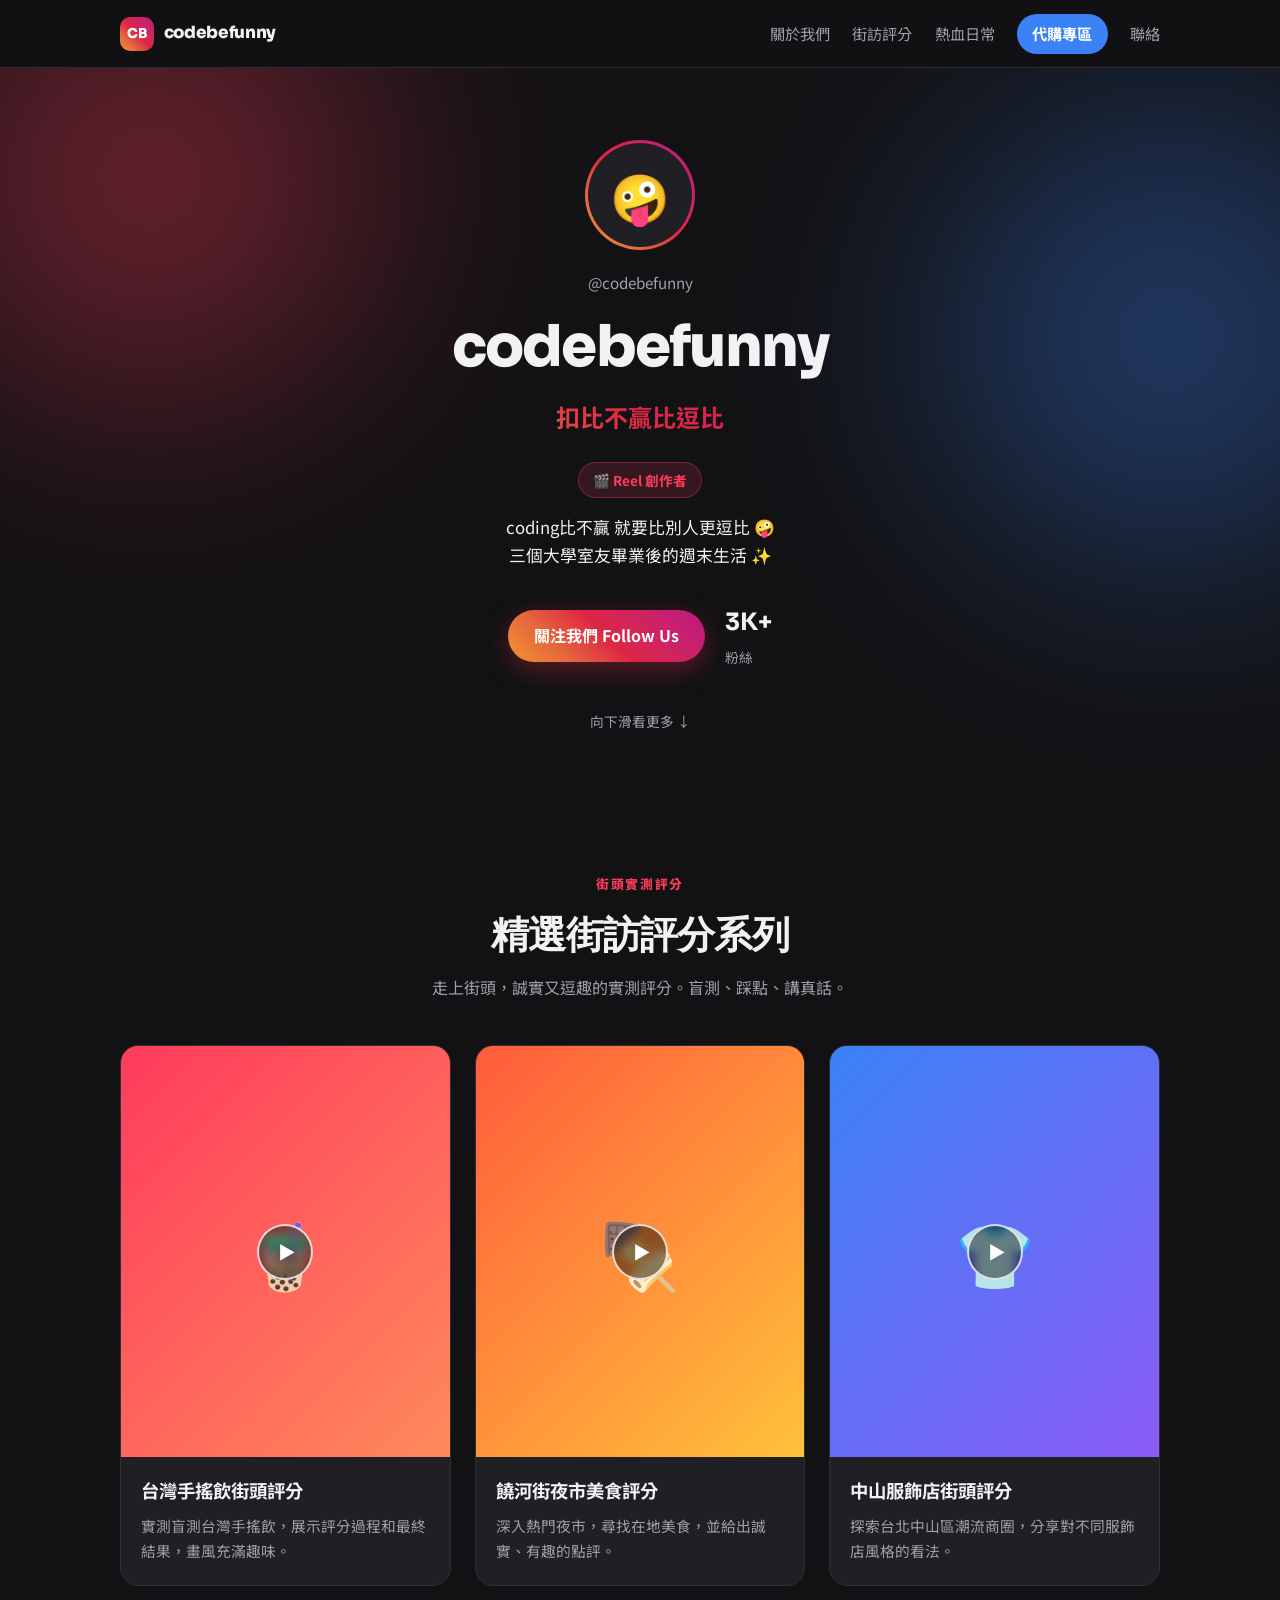
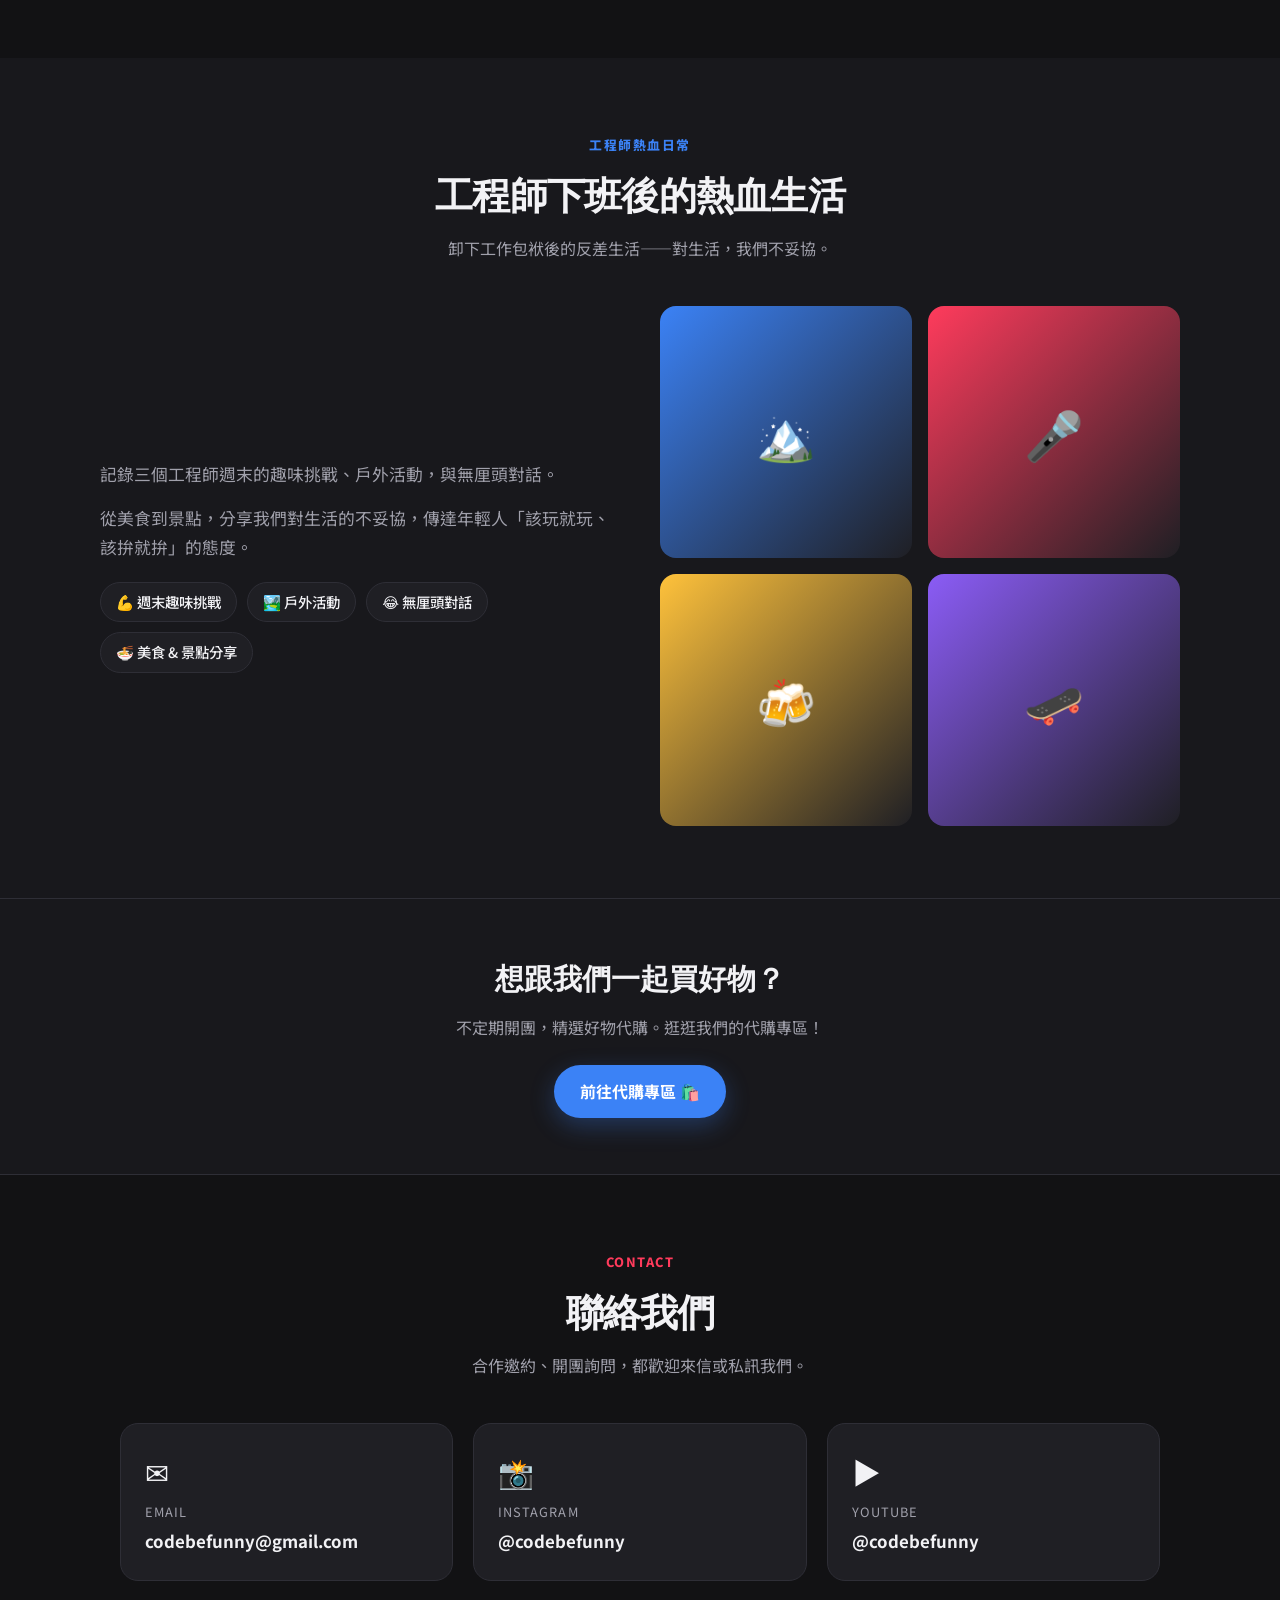
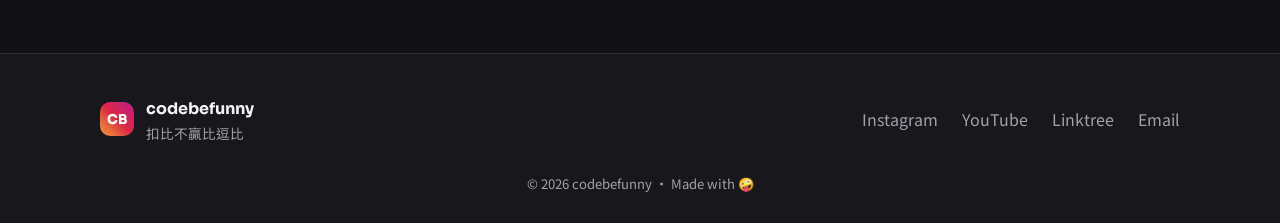
==== index.html @ e25e9ccb "Initial commit: codebefunny 粉專網站 - 首頁:Hero 介紹、街訪評分系列、工程師熱血日常、聯絡方式 - 代購專區頁 - Netlify 部署設定 (netlify.to" ====
<!DOCTYPE html>
<html lang="zh-Hant">
<head>
  <meta charset="UTF-8" />
  <meta name="viewport" content="width=device-width, initial-scale=1.0" />
  <title>codebefunny (@codebefunny) — 扣比不贏比逗比</title>
  <meta name="description" content="codebefunny — Reel 創作者。coding比不贏 就要比別人更逗比 🤪 三個大學室友畢業後的週末生活。街頭實測評分系列、工程師熱血日常。" />

  <!-- Open Graph / 社群分享預覽 -->
  <meta property="og:title" content="codebefunny (@codebefunny) — 扣比不贏比逗比" />
  <meta property="og:description" content="Reel 創作者｜coding比不贏 就要比別人更逗比 🤪" />
  <meta property="og:type" content="website" />

  <!-- 字體 -->
  <link rel="preconnect" href="https://fonts.googleapis.com" />
  <link rel="preconnect" href="https://fonts.gstatic.com" crossorigin />
  <link href="https://fonts.googleapis.com/css2?family=Noto+Sans+TC:wght@400;500;700;900&family=Sora:wght@400;600;700;800&display=swap" rel="stylesheet" />

  <link rel="stylesheet" href="assets/css/style.css" />
</head>
<body>

  <!-- ============ 導覽列 ============ -->
  <header class="nav" id="top">
    <div class="nav__inner">
      <a href="#top" class="nav__brand">
        <span class="nav__logo">CB</span>
        <span class="nav__name">codebefunny</span>
      </a>
      <nav class="nav__links" id="navLinks">
        <a href="#intro">關於我們</a>
        <a href="#reviews">街訪評分</a>
        <a href="#daily">熱血日常</a>
        <a href="daigou.html" class="nav__cta">代購專區</a>
        <a href="#contact">聯絡</a>
      </nav>
      <button class="nav__toggle" id="navToggle" aria-label="開啟選單">☰</button>
    </div>
  </header>

  <!-- ============ Hero / 頂部介紹 ============ -->
  <section class="hero" id="intro">
    <div class="hero__glow hero__glow--red"></div>
    <div class="hero__glow hero__glow--blue"></div>

    <div class="hero__inner">
      <div class="hero__avatar">
        <!-- 之後可替換為大頭貼：<img src="assets/img/avatar.jpg" alt="codebefunny"> -->
        <span>🤪</span>
      </div>

      <p class="hero__handle">@codebefunny</p>
      <h1 class="hero__title">codebefunny</h1>
      <p class="hero__slogan">扣比不贏比逗比</p>

      <div class="hero__bio">
        <span class="badge badge--red">🎬 Reel 創作者</span>
        <p class="hero__line">coding比不贏 就要比別人更逗比 🤪</p>
        <p class="hero__line">三個大學室友畢業後的週末生活 ✨</p>
      </div>

      <div class="hero__actions">
        <a class="btn btn--gradient" href="https://instagram.com/codebefunny" target="_blank" rel="noopener">
          關注我們 Follow Us
        </a>
        <div class="follower-count">
          <strong>3K+</strong>
          <span>粉絲</span>
        </div>
      </div>
    </div>

    <div class="hero__scroll">向下滑看更多 ↓</div>
  </section>

  <!-- ============ 街頭實測評分系列 ============ -->
  <section class="section" id="reviews">
    <div class="section__head">
      <span class="eyebrow eyebrow--red">街頭實測評分</span>
      <h2 class="section__title">精選街訪評分系列</h2>
      <p class="section__sub">走上街頭，誠實又逗趣的實測評分。盲測、踩點、講真話。</p>
    </div>

    <div class="cards">
      <!-- 卡片 1：手搖飲 -->
      <article class="card">
        <a class="card__thumb thumb--drink" href="https://instagram.com/codebefunny" target="_blank" rel="noopener">
          <!-- 替換縮圖：在此 div 加上 <img src="assets/img/review-drink.jpg" alt="..."> 並移除 emoji -->
          <span class="card__emoji">🧋</span>
          <span class="card__play" aria-hidden="true">▶</span>
        </a>
        <div class="card__body">
          <h3 class="card__title">台灣手搖飲街頭評分</h3>
          <p class="card__desc">實測盲測台灣手搖飲，展示評分過程和最終結果，畫風充滿趣味。</p>
        </div>
      </article>

      <!-- 卡片 2：夜市美食 -->
      <article class="card">
        <a class="card__thumb thumb--food" href="https://instagram.com/codebefunny" target="_blank" rel="noopener">
          <span class="card__emoji">🍢</span>
          <span class="card__play" aria-hidden="true">▶</span>
        </a>
        <div class="card__body">
          <h3 class="card__title">饒河街夜市美食評分</h3>
          <p class="card__desc">深入熱門夜市，尋找在地美食，並給出誠實、有趣的點評。</p>
        </div>
      </article>

      <!-- 卡片 3：服飾店 -->
      <article class="card">
        <a class="card__thumb thumb--fashion" href="https://instagram.com/codebefunny" target="_blank" rel="noopener">
          <span class="card__emoji">👕</span>
          <span class="card__play" aria-hidden="true">▶</span>
        </a>
        <div class="card__body">
          <h3 class="card__title">中山服飾店街頭評分</h3>
          <p class="card__desc">探索台北中山區潮流商圈，分享對不同服飾店風格的看法。</p>
        </div>
      </article>
    </div>
  </section>

  <!-- ============ 工程師熱血日常 ============ -->
  <section class="section section--alt" id="daily">
    <div class="section__head">
      <span class="eyebrow eyebrow--blue">工程師熱血日常</span>
      <h2 class="section__title">工程師下班後的熱血生活</h2>
      <p class="section__sub">卸下工作包袱後的反差生活——對生活，我們不妥協。</p>
    </div>

    <div class="daily">
      <div class="daily__text">
        <p>記錄三個工程師週末的趣味挑戰、戶外活動，與無厘頭對話。</p>
        <p>從美食到景點，分享我們對生活的不妥協，傳達年輕人「該玩就玩、該拚就拚」的態度。</p>
        <ul class="daily__tags">
          <li>💪 週末趣味挑戰</li>
          <li>🏞️ 戶外活動</li>
          <li>😂 無厘頭對話</li>
          <li>🍜 美食 &amp; 景點分享</li>
        </ul>
      </div>
      <div class="daily__grid">
        <div class="daily__tile t1"><span>🏔️</span></div>
        <div class="daily__tile t2"><span>🎤</span></div>
        <div class="daily__tile t3"><span>🍻</span></div>
        <div class="daily__tile t4"><span>🛹</span></div>
      </div>
    </div>
  </section>

  <!-- ============ 代購 CTA ============ -->
  <section class="promo">
    <div class="promo__inner">
      <h2>想跟我們一起買好物？</h2>
      <p>不定期開團，精選好物代購。逛逛我們的代購專區！</p>
      <a class="btn btn--blue" href="daigou.html">前往代購專區 🛍️</a>
    </div>
  </section>

  <!-- ============ 聯絡方式 ============ -->
  <section class="section" id="contact">
    <div class="section__head">
      <span class="eyebrow eyebrow--red">Contact</span>
      <h2 class="section__title">聯絡我們</h2>
      <p class="section__sub">合作邀約、開團詢問，都歡迎來信或私訊我們。</p>
    </div>

    <div class="contact">
      <a class="contact__item" href="mailto:codebefunny@gmail.com">
        <span class="contact__icon">✉️</span>
        <span class="contact__label">Email</span>
        <span class="contact__value">codebefunny@gmail.com</span>
      </a>
      <a class="contact__item" href="https://instagram.com/codebefunny" target="_blank" rel="noopener">
        <span class="contact__icon">📸</span>
        <span class="contact__label">Instagram</span>
        <span class="contact__value">@codebefunny</span>
      </a>
      <a class="contact__item" href="https://youtube.com/@codebefunny" target="_blank" rel="noopener">
        <span class="contact__icon">▶️</span>
        <span class="contact__label">YouTube</span>
        <span class="contact__value">@codebefunny</span>
      </a>
    </div>
  </section>

  <!-- ============ 頁尾 ============ -->
  <footer class="footer">
    <div class="footer__inner">
      <div class="footer__brand">
        <span class="nav__logo">CB</span>
        <div>
          <strong>codebefunny</strong>
          <p>扣比不贏比逗比</p>
        </div>
      </div>

      <div class="footer__links">
        <a href="https://instagram.com/codebefunny" target="_blank" rel="noopener">Instagram</a>
        <a href="https://youtube.com/@codebefunny" target="_blank" rel="noopener">YouTube</a>
        <!-- 將下方換成你的 Linktree 連結 -->
        <a href="https://linktr.ee/codebefunny" target="_blank" rel="noopener">Linktree</a>
        <a href="mailto:codebefunny@gmail.com">Email</a>
      </div>
    </div>
    <p class="footer__copy">© <span id="year"></span> codebefunny · Made with 🤪</p>
  </footer>

  <script src="assets/js/main.js"></script>
</body>
</html>
---- assets/css/style.css ----
/* ============================================================
   codebefunny — 暗黑模式社群風格樣式
   配色：深灰底 + 紅 / 藍 點綴
   ============================================================ */

:root {
  --bg:        #121214;   /* 主背景：深灰暗黑 */
  --bg-alt:    #18181c;   /* 區塊交替背景 */
  --surface:   #1f1f24;   /* 卡片表面 */
  --surface-2: #26262d;   /* 卡片 hover */
  --line:      #2e2e36;   /* 邊框線 */
  --text:      #f2f2f5;   /* 主文字 */
  --text-dim:  #a0a0ab;   /* 次要文字 */
  --red:       #ff3b5c;   /* 點綴紅 */
  --blue:      #3b82f6;   /* 點綴藍 */
  --radius:    18px;
  --maxw:      1080px;
  --ig-grad:   linear-gradient(45deg, #f09433, #e6683c 25%, #dc2743 50%, #cc2366 75%, #bc1888);
}

* { margin: 0; padding: 0; box-sizing: border-box; }

html { scroll-behavior: smooth; }

body {
  background: var(--bg);
  color: var(--text);
  font-family: "Noto Sans TC", "Sora", system-ui, sans-serif;
  line-height: 1.7;
  -webkit-font-smoothing: antialiased;
  overflow-x: hidden;
}

a { color: inherit; text-decoration: none; }

/* ---------------- 導覽列 ---------------- */
.nav {
  position: sticky;
  top: 0;
  z-index: 100;
  background: rgba(18, 18, 20, 0.8);
  backdrop-filter: blur(12px);
  border-bottom: 1px solid var(--line);
}
.nav__inner {
  max-width: var(--maxw);
  margin: 0 auto;
  padding: 0.85rem 1.25rem;
  display: flex;
  align-items: center;
  justify-content: space-between;
}
.nav__brand { display: flex; align-items: center; gap: 0.6rem; font-weight: 800; }
.nav__logo {
  display: grid;
  place-items: center;
  width: 34px; height: 34px;
  border-radius: 10px;
  background: var(--ig-grad);
  font-family: "Sora", sans-serif;
  font-weight: 800;
  font-size: 0.85rem;
  color: #fff;
}
.nav__name { font-family: "Sora", sans-serif; font-size: 1.05rem; letter-spacing: -0.02em; }
.nav__links { display: flex; align-items: center; gap: 1.4rem; }
.nav__links a { color: var(--text-dim); font-size: 0.95rem; transition: color 0.2s; }
.nav__links a:hover { color: var(--text); }
.nav__cta {
  background: var(--blue);
  color: #fff !important;
  padding: 0.45rem 0.95rem;
  border-radius: 999px;
  font-weight: 700;
}
.nav__cta:hover { background: #2f6fd6; }
.nav__toggle {
  display: none;
  background: none; border: none;
  color: var(--text);
  font-size: 1.5rem; cursor: pointer;
}

/* ---------------- Hero ---------------- */
.hero {
  position: relative;
  text-align: center;
  padding: 4.5rem 1.25rem 4rem;
  overflow: hidden;
}
.hero__glow {
  position: absolute;
  width: 460px; height: 460px;
  border-radius: 50%;
  filter: blur(120px);
  opacity: 0.35;
  z-index: 0;
}
.hero__glow--red  { background: var(--red);  top: -120px; left: -80px; }
.hero__glow--blue { background: var(--blue); top: 40px;  right: -120px; }
.hero__inner { position: relative; z-index: 1; max-width: 720px; margin: 0 auto; }

.hero__avatar {
  width: 110px; height: 110px;
  border-radius: 50%;
  margin: 0 auto 1.25rem;
  display: grid; place-items: center;
  font-size: 3rem;
  background: var(--surface);
  border: 3px solid transparent;
  background-image: linear-gradient(var(--surface), var(--surface)), var(--ig-grad);
  background-origin: border-box;
  background-clip: content-box, border-box;
}
.hero__avatar img { width: 100%; height: 100%; border-radius: 50%; object-fit: cover; }

.hero__handle { color: var(--text-dim); font-size: 0.95rem; }
.hero__title {
  font-family: "Sora", sans-serif;
  font-size: clamp(2.4rem, 7vw, 3.6rem);
  font-weight: 800;
  letter-spacing: -0.03em;
  margin: 0.1rem 0;
}
.hero__slogan {
  font-size: clamp(1.1rem, 3.5vw, 1.5rem);
  font-weight: 700;
  background: var(--ig-grad);
  -webkit-background-clip: text;
  background-clip: text;
  -webkit-text-fill-color: transparent;
  margin-bottom: 1.5rem;
}
.hero__bio { margin: 1.5rem 0; }
.hero__line { color: var(--text); font-size: 1.05rem; }

.badge {
  display: inline-block;
  padding: 0.35rem 0.85rem;
  border-radius: 999px;
  font-size: 0.85rem;
  font-weight: 700;
  margin-bottom: 0.9rem;
}
.badge--red { background: rgba(255, 59, 92, 0.15); color: var(--red); border: 1px solid rgba(255,59,92,0.35); }

.hero__members { margin: 1.75rem 0; }
.hero__members-label { color: var(--text-dim); font-size: 0.85rem; margin-bottom: 0.6rem; }
.member-chips { display: flex; gap: 0.75rem; justify-content: center; flex-wrap: wrap; }
.chip {
  display: flex; flex-direction: column;
  background: var(--surface);
  border: 1px solid var(--line);
  border-radius: 14px;
  padding: 0.6rem 1.1rem;
  transition: transform 0.2s, border-color 0.2s;
}
.chip:hover { transform: translateY(-3px); border-color: var(--blue); }
.chip__role { font-weight: 700; font-size: 0.95rem; }
.chip__handle { color: var(--blue); font-size: 0.85rem; }

.hero__actions {
  display: flex; align-items: center; justify-content: center;
  gap: 1.25rem; margin-top: 2rem; flex-wrap: wrap;
}
.follower-count { text-align: left; }
.follower-count strong { display: block; font-size: 1.5rem; font-family: "Sora", sans-serif; }
.follower-count span { color: var(--text-dim); font-size: 0.85rem; }

.hero__scroll {
  position: relative; z-index: 1;
  margin-top: 2.5rem;
  color: var(--text-dim);
  font-size: 0.85rem;
  animation: bob 2s ease-in-out infinite;
}
@keyframes bob { 0%,100% { transform: translateY(0);} 50% { transform: translateY(6px);} }

/* ---------------- 按鈕 ---------------- */
.btn {
  display: inline-block;
  padding: 0.8rem 1.6rem;
  border-radius: 999px;
  font-weight: 700;
  font-size: 1rem;
  cursor: pointer;
  transition: transform 0.18s, box-shadow 0.18s, opacity 0.18s;
}
.btn:hover { transform: translateY(-2px); }
.btn--gradient { background: var(--ig-grad); color: #fff; box-shadow: 0 8px 24px rgba(220,39,67,0.35); }
.btn--blue { background: var(--blue); color: #fff; box-shadow: 0 8px 24px rgba(59,130,246,0.3); }
.btn--blue:hover { background: #2f6fd6; }
.btn--sm { padding: 0.45rem 1rem; font-size: 0.85rem; }

/* ---------------- 區塊通用 ---------------- */
.section { max-width: var(--maxw); margin: 0 auto; padding: 4.5rem 1.25rem; }
.section--alt { max-width: none; background: var(--bg-alt); }
.section--alt > * { max-width: var(--maxw); margin-left: auto; margin-right: auto; }
.section__head { text-align: center; margin-bottom: 2.75rem; }
.section__title {
  font-family: "Sora", sans-serif;
  font-size: clamp(1.7rem, 4.5vw, 2.4rem);
  font-weight: 800;
  letter-spacing: -0.02em;
  margin: 0.4rem 0;
}
.section__sub { color: var(--text-dim); max-width: 540px; margin: 0 auto; }
.eyebrow {
  display: inline-block;
  font-weight: 800;
  font-size: 0.8rem;
  letter-spacing: 0.12em;
  text-transform: uppercase;
}
.eyebrow--red  { color: var(--red); }
.eyebrow--blue { color: var(--blue); }

/* ---------------- 影片 / 商品卡片網格 ---------------- */
.cards {
  display: grid;
  grid-template-columns: repeat(auto-fit, minmax(260px, 1fr));
  gap: 1.5rem;
}
.card, .product {
  background: var(--surface);
  border: 1px solid var(--line);
  border-radius: var(--radius);
  overflow: hidden;
  transition: transform 0.22s, border-color 0.22s;
}
.card:hover, .product:hover { transform: translateY(-6px); border-color: var(--blue); }

.card__thumb, .product__thumb {
  position: relative;
  display: grid; place-items: center;
  aspect-ratio: 4 / 5;          /* Reel 直式比例 */
  font-size: 4rem;
  overflow: hidden;
}
.card__thumb img, .product__thumb img {
  position: absolute; inset: 0;
  width: 100%; height: 100%; object-fit: cover;
}
/* 縮圖漸層底（無真實圖時的視覺） */
.thumb--drink   { background: linear-gradient(135deg, #ff3b5c, #ff8a5c); }
.thumb--food    { background: linear-gradient(135deg, #ff5c3b, #ffc23b); }
.thumb--fashion { background: linear-gradient(135deg, #3b82f6, #8b5cf6); }
.thumb--tech    { background: linear-gradient(135deg, #1f1f24, #3b82f6); }

.card__play {
  position: absolute;
  width: 56px; height: 56px;
  display: grid; place-items: center;
  border-radius: 50%;
  background: rgba(0,0,0,0.45);
  backdrop-filter: blur(4px);
  border: 2px solid rgba(255,255,255,0.8);
  color: #fff; font-size: 1.1rem;
  padding-left: 4px;
  transition: transform 0.2s, background 0.2s;
}
.card__thumb:hover .card__play { transform: scale(1.12); background: rgba(0,0,0,0.65); }

.card__body, .product__body { padding: 1.1rem 1.25rem 1.4rem; }
.card__title { font-size: 1.15rem; font-weight: 700; margin-bottom: 0.4rem; }
.card__desc { color: var(--text-dim); font-size: 0.92rem; }

/* ---------------- 工程師熱血日常 ---------------- */
.daily {
  display: grid;
  grid-template-columns: 1fr 1fr;
  gap: 2.5rem;
  align-items: center;
}
.daily__text p { color: var(--text-dim); margin-bottom: 1rem; font-size: 1.05rem; }
.daily__tags { list-style: none; display: flex; flex-wrap: wrap; gap: 0.6rem; margin-top: 1.25rem; }
.daily__tags li {
  background: var(--surface);
  border: 1px solid var(--line);
  border-radius: 999px;
  padding: 0.45rem 0.95rem;
  font-size: 0.9rem;
  font-weight: 500;
}
.daily__grid {
  display: grid;
  grid-template-columns: 1fr 1fr;
  gap: 1rem;
}
.daily__tile {
  aspect-ratio: 1;
  border-radius: 16px;
  display: grid; place-items: center;
  font-size: 3rem;
}
.daily__tile.t1 { background: linear-gradient(135deg, #3b82f6, #1f1f24); }
.daily__tile.t2 { background: linear-gradient(135deg, #ff3b5c, #1f1f24); }
.daily__tile.t3 { background: linear-gradient(135deg, #ffc23b, #1f1f24); }
.daily__tile.t4 { background: linear-gradient(135deg, #8b5cf6, #1f1f24); }

/* ---------------- 代購 CTA 區 ---------------- */
.promo {
  background: var(--bg-alt);
  border-top: 1px solid var(--line);
  border-bottom: 1px solid var(--line);
}
.promo__inner { max-width: var(--maxw); margin: 0 auto; padding: 3.5rem 1.25rem; text-align: center; }
.promo__inner h2 { font-family: "Sora", sans-serif; font-size: 1.8rem; margin-bottom: 0.6rem; }
.promo__inner p { color: var(--text-dim); margin-bottom: 1.5rem; }

/* ---------------- 聯絡方式 ---------------- */
.contact {
  display: grid;
  grid-template-columns: repeat(auto-fit, minmax(220px, 1fr));
  gap: 1.25rem;
}
.contact__item {
  display: flex; flex-direction: column; align-items: flex-start;
  gap: 0.25rem;
  background: var(--surface);
  border: 1px solid var(--line);
  border-radius: var(--radius);
  padding: 1.5rem;
  transition: transform 0.2s, border-color 0.2s;
}
.contact__item:hover { transform: translateY(-4px); border-color: var(--red); }
.contact__icon { font-size: 1.8rem; }
.contact__label { color: var(--text-dim); font-size: 0.8rem; text-transform: uppercase; letter-spacing: 0.08em; }
.contact__value { font-weight: 700; font-size: 1.05rem; }

/* ---------------- 代購：Hero / 流程 / 商品 ---------------- */
.shop-hero {
  position: relative;
  text-align: center;
  padding: 4.5rem 1.25rem;
  overflow: hidden;
}
.shop-hero__inner { position: relative; z-index: 1; max-width: 640px; margin: 0 auto; }
.shop-hero h1 { font-family: "Sora", sans-serif; font-size: clamp(2.2rem, 6vw, 3rem); margin: 0.5rem 0; }
.shop-hero p { color: var(--text-dim); margin-bottom: 1.75rem; }

.steps {
  display: grid;
  grid-template-columns: repeat(auto-fit, minmax(200px, 1fr));
  gap: 1.25rem;
}
.step {
  background: var(--surface);
  border: 1px solid var(--line);
  border-radius: var(--radius);
  padding: 1.6rem 1.4rem;
}
.step__num {
  display: grid; place-items: center;
  width: 38px; height: 38px;
  border-radius: 10px;
  background: var(--blue);
  color: #fff; font-weight: 800;
  font-family: "Sora", sans-serif;
  margin-bottom: 0.9rem;
}
.step h3 { font-size: 1.1rem; margin-bottom: 0.35rem; }
.step p { color: var(--text-dim); font-size: 0.92rem; }

.product__thumb { aspect-ratio: 1 / 1; }
.tag {
  position: absolute; top: 10px; left: 10px;
  background: rgba(0,0,0,0.55);
  backdrop-filter: blur(4px);
  color: #fff;
  font-size: 0.72rem; font-weight: 700;
  padding: 0.25rem 0.6rem;
  border-radius: 999px;
}
.tag--hot { background: var(--red); }
.product__desc { color: var(--text-dim); font-size: 0.9rem; margin: 0.3rem 0 0.9rem; }
.product__foot { display: flex; align-items: center; justify-content: space-between; }
.price { font-family: "Sora", sans-serif; font-weight: 700; font-size: 1.15rem; }

.notes {
  max-width: 640px; margin: 0 auto;
  list-style: none;
}
.notes li {
  position: relative;
  background: var(--surface);
  border: 1px solid var(--line);
  border-radius: 12px;
  padding: 0.9rem 1.1rem 0.9rem 2.5rem;
  margin-bottom: 0.75rem;
  color: var(--text-dim);
}
.notes li::before {
  content: "•";
  position: absolute; left: 1.1rem;
  color: var(--blue); font-weight: 800;
}

/* ---------------- 頁尾 ---------------- */
.footer {
  border-top: 1px solid var(--line);
  background: var(--bg-alt);
  padding: 2.5rem 1.25rem 1.75rem;
}
.footer__inner {
  max-width: var(--maxw); margin: 0 auto;
  display: flex; align-items: center; justify-content: space-between;
  flex-wrap: wrap; gap: 1.5rem;
}
.footer__brand { display: flex; align-items: center; gap: 0.75rem; }
.footer__brand strong { font-family: "Sora", sans-serif; }
.footer__brand p { color: var(--text-dim); font-size: 0.85rem; }
.footer__links { display: flex; gap: 1.5rem; flex-wrap: wrap; }
.footer__links a { color: var(--text-dim); transition: color 0.2s; }
.footer__links a:hover { color: var(--text); }
.footer__copy {
  max-width: var(--maxw); margin: 1.75rem auto 0;
  text-align: center; color: var(--text-dim); font-size: 0.82rem;
}

/* ---------------- RWD ---------------- */
@media (max-width: 720px) {
  .nav__toggle { display: block; }
  .nav__links {
    position: absolute;
    top: 100%; left: 0; right: 0;
    flex-direction: column;
    align-items: stretch;
    gap: 0;
    background: var(--bg);
    border-bottom: 1px solid var(--line);
    max-height: 0; overflow: hidden;
    transition: max-height 0.3s ease;
  }
  .nav__links.open { max-height: 380px; }
  .nav__links a { padding: 0.9rem 1.25rem; border-top: 1px solid var(--line); }
  .nav__cta { border-radius: 0; }
  .daily { grid-template-columns: 1fr; }
}
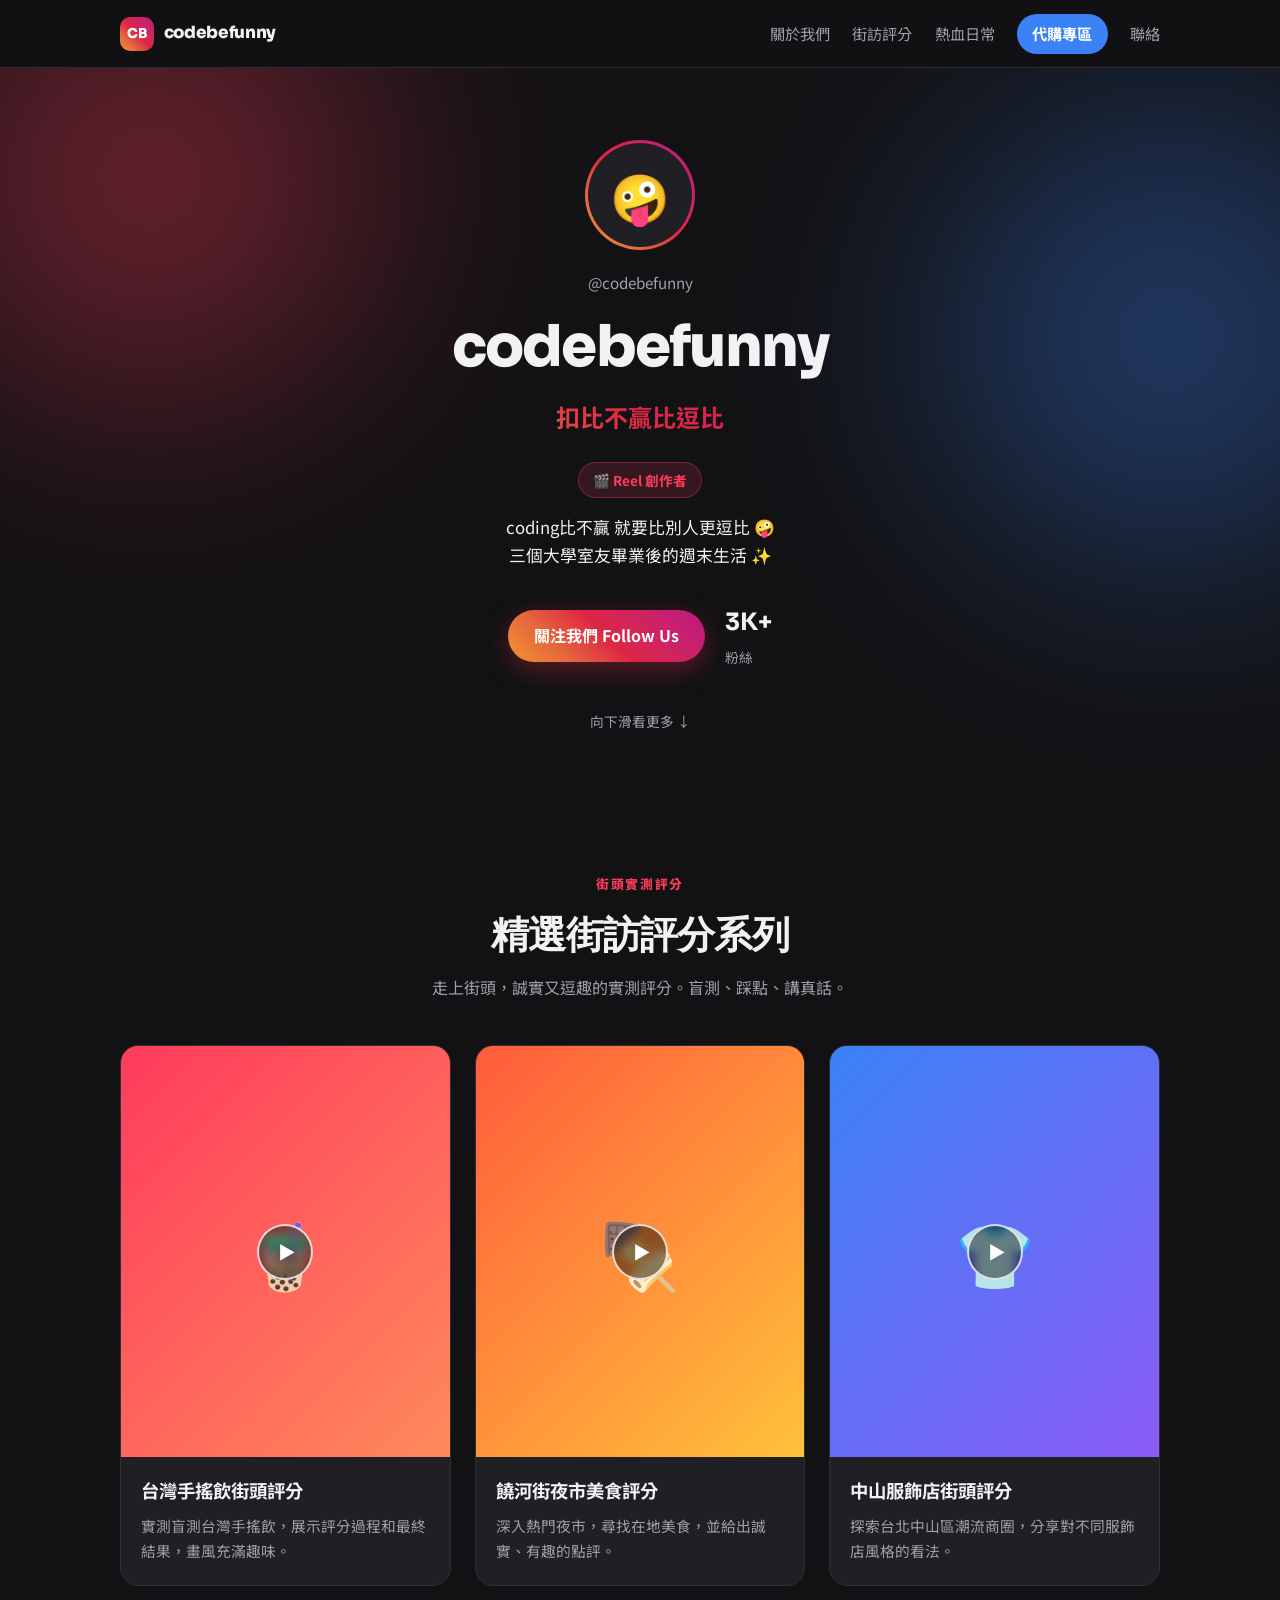
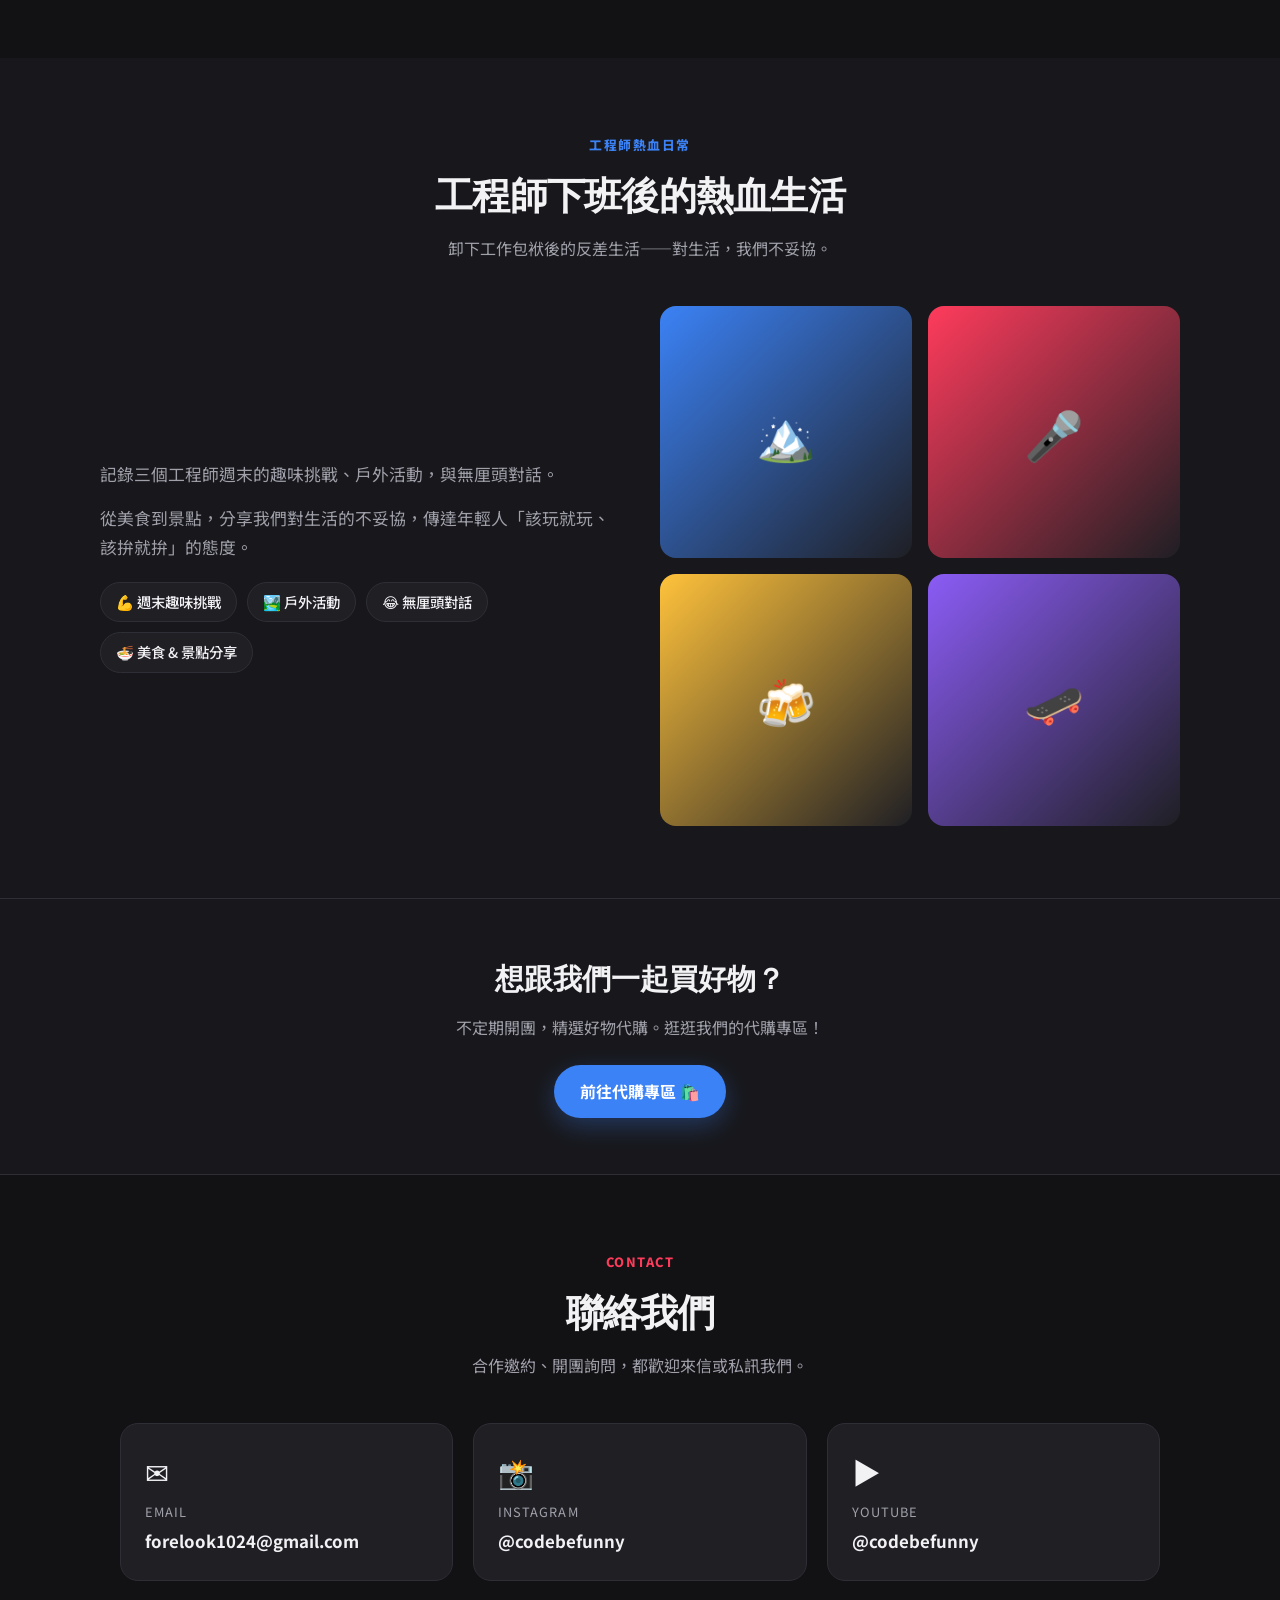
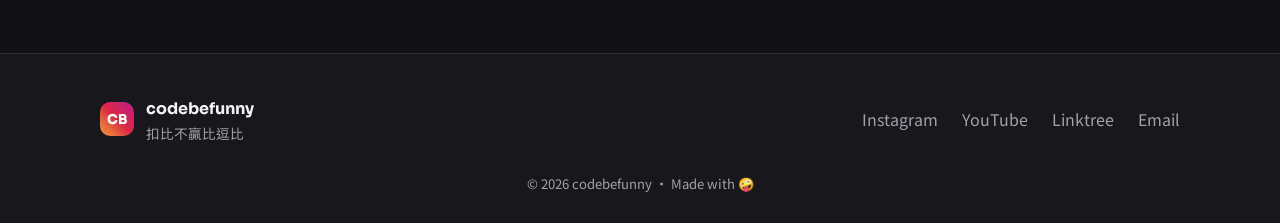
==== commit e5383b19: "新增協作 README,並把聯絡 Email 更新為 forelook1024@gmail.com Co-Authored-By: Claude Opus 4.7 (1M context) <nore" ====
--- a/index.html
+++ b/index.html
@@ -167,10 +167,10 @@
     </div>
 
     <div class="contact">
-      <a class="contact__item" href="mailto:codebefunny@gmail.com">
+      <a class="contact__item" href="mailto:forelook1024@gmail.com">
         <span class="contact__icon">✉️</span>
         <span class="contact__label">Email</span>
-        <span class="contact__value">codebefunny@gmail.com</span>
+        <span class="contact__value">forelook1024@gmail.com</span>
       </a>
       <a class="contact__item" href="https://instagram.com/codebefunny" target="_blank" rel="noopener">
         <span class="contact__icon">📸</span>
@@ -201,7 +201,7 @@
         <a href="https://youtube.com/@codebefunny" target="_blank" rel="noopener">YouTube</a>
         <!-- 將下方換成你的 Linktree 連結 -->
         <a href="https://linktr.ee/codebefunny" target="_blank" rel="noopener">Linktree</a>
-        <a href="mailto:codebefunny@gmail.com">Email</a>
+        <a href="mailto:forelook1024@gmail.com">Email</a>
       </div>
     </div>
     <p class="footer__copy">© <span id="year"></span> codebefunny · Made with 🤪</p>
